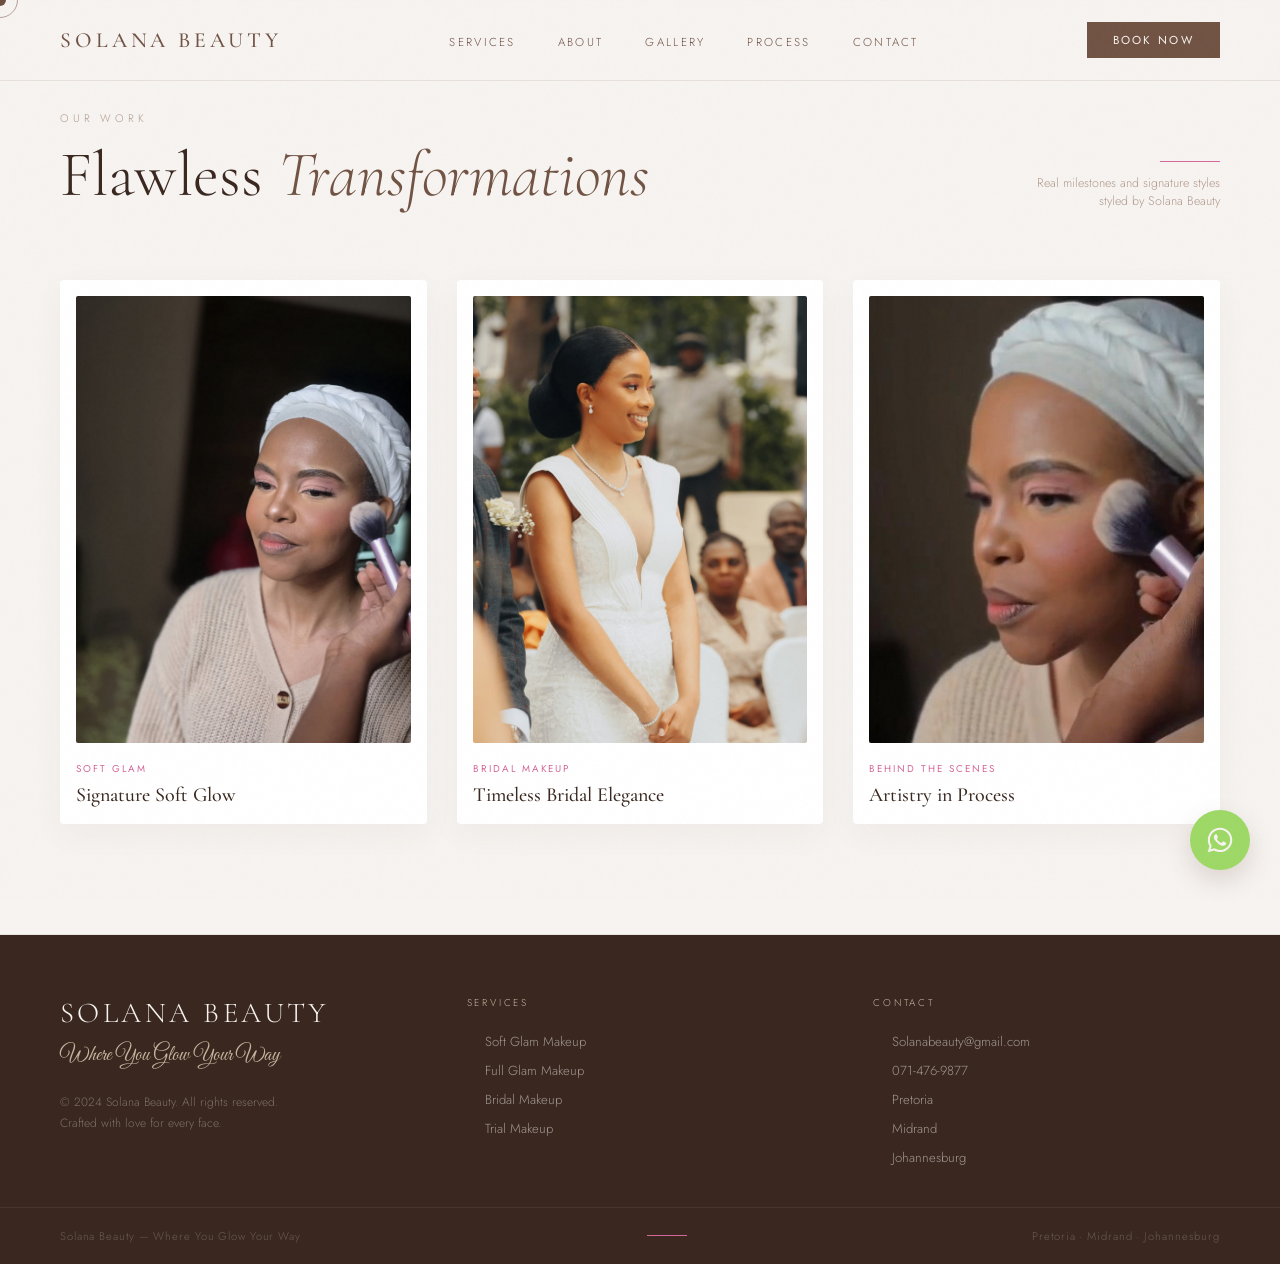
==== gallery.html @ 3805338b "Restore original design, modularize codebase, and move portfolio gallery to its own page" ====
<!DOCTYPE html>
<html lang="en">
<head>
  <meta charset="UTF-8">
  <meta name="viewport" content="width=device-width, initial-scale=1.0">
  <title>Solana Beauty — Portfolio Gallery | Premium Makeup Artist</title>
  
  <!-- SEO Meta Tags -->
  <meta name="description" content="Explore the flawless makeup transformations and signature styles by Solana Beauty. Book professional makeup services in Pretoria, Midrand, and Johannesburg.">
  <meta name="keywords" content="makeup artist portfolio, solana beauty gallery, soft glam transformations, bridal makeup Pretoria">
  <meta name="author" content="Solana Beauty">
  
  <!-- Open Graph / Facebook -->
  <meta property="og:type" content="website">
  <meta property="og:title" content="Solana Beauty — Portfolio Gallery">
  <meta property="og:description" content="Explore signature soft glow looks and bridal elegance created by Solana Beauty.">
  <meta property="og:image" content="assets/images/logo.jpeg">
  
  <!-- Google Fonts -->
  <link href="https://fonts.googleapis.com/css2?family=Cormorant+Garamond:ital,wght@0,300;0,400;0,500;0,600;1,300;1,400&family=Jost:wght@200;300;400;500&family=Great+Vibes&display=swap" rel="stylesheet">
  
  <!-- Custom Styles -->
  <link rel="stylesheet" href="assets/css/style.css">
</head>
<body>

  <!-- Custom Cursor -->
  <div class="cursor" id="cursor"></div>
  <div class="cursor-ring" id="cursorRing"></div>

  <!-- NAVIGATION -->
  <nav>
    <a href="index.html" class="nav-logo">Solana Beauty</a>
    <ul class="nav-links">
      <li><a href="index.html#services">Services</a></li>
      <li><a href="index.html#about">About</a></li>
      <li><a href="gallery.html">Gallery</a></li>
      <li><a href="index.html#process">Process</a></li>
      <li><a href="index.html#contact">Contact</a></li>
    </ul>
    <a href="index.html#contact" class="nav-cta"><span>Book Now</span></a>
  </nav>

  <main>
    <!-- PORTFOLIO GALLERY (Retained from current design) -->
    <section class="portfolio" id="portfolio">
      <div class="section-header reveal">
        <div>
          <p class="section-eyebrow">Our Work</p>
          <h2 class="section-title">Flawless <em>Transformations</em></h2>
        </div>
        <div>
          <div class="section-line"></div>
          <p class="section-note">Real milestones and signature styles styled by Solana Beauty</p>
        </div>
      </div>
      
      <div class="portfolio-grid">
        <div class="portfolio-item reveal">
          <div class="portfolio-image-wrapper">
            <img src="assets/images/makeup-soft-glam.png" alt="Soft glam makeup style by Solana Beauty" class="portfolio-img">
          </div>
          <div class="portfolio-info">
            <span class="portfolio-tag">Soft Glam</span>
            <h3 class="portfolio-item-title">Signature Soft Glow</h3>
          </div>
        </div>
        
        <div class="portfolio-item reveal">
          <div class="portfolio-image-wrapper">
            <img src="assets/images/bridal-elegance.png" alt="Radiant wedding bride styled by Solana Beauty" class="portfolio-img">
          </div>
          <div class="portfolio-info">
            <span class="portfolio-tag">Bridal Makeup</span>
            <h3 class="portfolio-item-title">Timeless Bridal Elegance</h3>
          </div>
        </div>
        
        <div class="portfolio-item reveal">
          <div class="portfolio-image-wrapper">
            <img src="assets/images/makeup-behind-scenes.png" alt="Behind the scenes makeup brush application by Solana Beauty" class="portfolio-img">
          </div>
          <div class="portfolio-info">
            <span class="portfolio-tag">Behind the Scenes</span>
            <h3 class="portfolio-item-title">Artistry in Process</h3>
          </div>
        </div>
      </div>
    </section>
  </main>

  <!-- FOOTER -->
  <footer>
    <div>
      <p class="footer-brand-name">Solana Beauty</p>
      <p class="footer-tagline">Where You Glow Your Way</p>
      <p class="footer-copy">© 2024 Solana Beauty. All rights reserved.<br>Crafted with love for every face.</p>
    </div>
    <div>
      <p class="footer-heading">Services</p>
      <ul class="footer-links">
        <li><a href="index.html#services">Soft Glam Makeup</a></li>
        <li><a href="index.html#services">Full Glam Makeup</a></li>
        <li><a href="index.html#services">Bridal Makeup</a></li>
        <li><a href="index.html#services">Trial Makeup</a></li>
      </ul>
    </div>
    <div>
      <p class="footer-heading">Contact</p>
      <ul class="footer-links">
        <li><a href="mailto:Solanabeauty@gmail.com">Solanabeauty@gmail.com</a></li>
        <li><a href="tel:0714769877">071-476-9877</a></li>
        <li><a href="index.html#contact">Pretoria</a></li>
        <li><a href="index.html#contact">Midrand</a></li>
        <li><a href="index.html#contact">Johannesburg</a></li>
      </ul>
    </div>
  </footer>
  <div class="footer-bottom">
    <span class="footer-bottom-text">Solana Beauty — Where You Glow Your Way</span>
    <div class="footer-accent"></div>
    <span class="footer-bottom-text">Pretoria · Midrand · Johannesburg</span>
  </div>

  <!-- Floating WhatsApp Button -->
  <a href="https://wa.me/27714769877" class="whatsapp-float" target="_blank" rel="noopener noreferrer" aria-label="Chat with Solana Beauty on WhatsApp">
    <span class="whatsapp-tooltip">Chat with us</span>
    <span class="whatsapp-icon-wrapper">
      <svg xmlns="http://www.w3.org/2000/svg" viewBox="0 0 448 512" fill="currentColor">
        <path d="M380.9 97.1C339 55.1 283.2 32 223.9 32c-122.4 0-222 99.6-222 222 0 39.1 10.2 77.3 29.6 111L0 480l117.7-30.9c32.4 17.7 68.9 27 106.1 27h.1c122.3 0 224.1-99.6 224.1-222 0-59.3-25.2-115-67.1-157zm-157 341.6c-33.2 0-65.7-8.9-94-25.7l-6.7-4-69.8 18.3L72 359.2l-4.4-7c-18.5-29.4-28.2-63.3-28.2-98.2 0-101.7 82.8-184.5 184.6-184.5 49.3 0 95.6 19.2 130.4 54.1 34.8 34.9 56.2 81.2 56.1 130.5 0 101.8-84.9 184.6-186.6 184.6zm101.2-138.2c-5.5-2.8-32.8-16.2-37.9-18-5.1-1.9-8.8-2.8-12.5 2.8-3.7 5.6-14.3 18-17.6 21.8-3.2 3.7-6.5 4.2-12 1.4-32.6-16.3-54-29.1-75.5-66-5.7-9.8 5.7-9.1 16.3-30.3 1.8-3.7 .9-6.9-.5-9.7-1.4-2.8-12.5-30.1-17.1-41.2-4.5-10.8-9.1-9.3-12.5-9.5-3.2-.2-6.9-.2-10.6-.2-3.7 0-9.7 1.4-14.8 6.9-5.1 5.6-19.4 19-19.4 46.3 0 27.3 19.9 53.7 22.6 57.4 2.8 3.7 39.1 59.7 94.8 83.8 35.2 15.2 49 16.5 66.6 13.9 10.7-1.6 32.8-13.4 37.4-26.4 4.6-13 4.6-24.1 3.2-26.4-1.3-2.5-5-3.9-10.5-6.6z"/>
      </svg>
    </span>
    <span class="whatsapp-pulse"></span>
    <span class="whatsapp-pulse-double"></span>
  </a>

  <!-- Main JavaScript File -->
  <script src="assets/js/script.js" defer></script>
</body>
</html>
---- assets/css/style.css ----
:root {
  --cream: #F6F3F0;
  --taupe: #C7B49F;
  --rosy-taupe: #B29A8C;
  --coco: #715344;
  --green: #9ED866;
  --pink: #D4689A;
  --dark: #3A2820;
}

*, *::before, *::after { margin: 0; padding: 0; box-sizing: border-box; }

html { scroll-behavior: smooth; }

body {
  background: var(--cream);
  color: var(--dark);
  font-family: 'Jost', sans-serif;
  overflow-x: hidden;
}

/* CURSOR */
* { cursor: none; }
.cursor {
  width: 12px; height: 12px;
  border-radius: 50%;
  background: var(--coco);
  position: fixed; top: 0; left: 0;
  pointer-events: none; z-index: 9999;
  transform: translate(-50%,-50%);
  transition: transform 0.1s, background 0.3s;
  mix-blend-mode: multiply;
}
.cursor-ring {
  width: 36px; height: 36px;
  border-radius: 50%;
  border: 1px solid var(--coco);
  position: fixed; top: 0; left: 0;
  pointer-events: none; z-index: 9998;
  transform: translate(-50%,-50%);
  transition: all 0.25s ease;
  opacity: 0.5;
}

/* NAV */
nav {
  position: fixed; top: 0; width: 100%; z-index: 100;
  padding: 22px 60px;
  display: flex; align-items: center; justify-content: space-between;
  background: rgba(246,243,240,0.85);
  backdrop-filter: blur(12px);
  border-bottom: 1px solid rgba(113,83,68,0.12);
}
.nav-logo {
  font-family: 'Cormorant Garamond', serif;
  font-size: 1.35rem;
  font-weight: 500;
  letter-spacing: 0.18em;
  text-transform: uppercase;
  color: var(--coco);
  text-decoration: none;
}
.nav-links {
  display: flex; gap: 42px; list-style: none;
}
.nav-links a {
  font-family: 'Jost', sans-serif;
  font-size: 0.72rem;
  font-weight: 300;
  letter-spacing: 0.2em;
  text-transform: uppercase;
  color: var(--coco);
  text-decoration: none;
  position: relative;
  transition: color 0.3s;
}
.nav-links a::after {
  content: '';
  position: absolute; bottom: -3px; left: 0;
  width: 0; height: 1px;
  background: var(--pink);
  transition: width 0.4s ease;
}
.nav-links a:hover::after { width: 100%; }
.nav-cta {
  font-family: 'Jost', sans-serif;
  font-size: 0.72rem;
  font-weight: 400;
  letter-spacing: 0.2em;
  text-transform: uppercase;
  color: var(--cream);
  background: var(--coco);
  border: none;
  padding: 10px 26px;
  text-decoration: none;
  transition: background 0.3s, transform 0.2s;
}
.nav-cta:hover { background: var(--rosy-taupe); transform: translateY(-1px); }

/* HERO */
.hero {
  min-height: 100vh;
  display: grid;
  grid-template-columns: 1fr 1fr;
  align-items: center;
  padding: 100px 60px 60px;
  position: relative;
  overflow: hidden;
}
.hero::before {
  content: '';
  position: absolute;
  right: -120px; top: -120px;
  width: 680px; height: 680px;
  border-radius: 50%;
  background: var(--taupe);
  opacity: 0.35;
  animation: floatOrb 8s ease-in-out infinite;
}
.hero::after {
  content: '';
  position: absolute;
  left: -80px; bottom: -80px;
  width: 380px; height: 380px;
  border-radius: 50%;
  background: var(--pink);
  opacity: 0.15;
  animation: floatOrb 11s ease-in-out infinite reverse;
}
@keyframes floatOrb {
  0%,100% { transform: translate(0,0) scale(1); }
  50% { transform: translate(20px,-30px) scale(1.04); }
}

.hero-content { position: relative; z-index: 2; }
.hero-eyebrow {
  font-family: 'Jost', sans-serif;
  font-size: 0.68rem;
  font-weight: 300;
  letter-spacing: 0.35em;
  text-transform: uppercase;
  color: var(--rosy-taupe);
  margin-bottom: 24px;
  opacity: 0;
  animation: fadeUp 0.9s 0.2s forwards;
}
.hero-title {
  font-family: 'Cormorant Garamond', serif;
  font-size: clamp(3.5rem, 7vw, 6.5rem);
  font-weight: 300;
  line-height: 1.0;
  color: var(--dark);
  margin-bottom: 18px;
  opacity: 0;
  animation: fadeUp 0.9s 0.4s forwards;
}
.hero-title em {
  font-style: italic;
  color: var(--coco);
}
.hero-tagline {
  font-family: 'Great Vibes', cursive;
  font-size: clamp(1.6rem, 3vw, 2.4rem);
  color: var(--rosy-taupe);
  margin-bottom: 40px;
  opacity: 0;
  animation: fadeUp 0.9s 0.6s forwards;
}
.hero-text {
  font-size: 0.9rem;
  font-weight: 300;
  line-height: 1.85;
  color: var(--coco);
  max-width: 380px;
  margin-bottom: 48px;
  opacity: 0;
  animation: fadeUp 0.9s 0.8s forwards;
}
.hero-actions {
  display: flex; gap: 20px; align-items: center;
  opacity: 0;
  animation: fadeUp 0.9s 1s forwards;
}
.btn-primary {
  display: inline-block;
  font-family: 'Jost', sans-serif;
  font-size: 0.72rem;
  font-weight: 400;
  letter-spacing: 0.2em;
  text-transform: uppercase;
  color: var(--cream);
  background: var(--coco);
  padding: 15px 38px;
  text-decoration: none;
  transition: all 0.3s;
  position: relative;
  overflow: hidden;
}
.btn-primary::before {
  content: '';
  position: absolute; top: 0; left: -100%;
  width: 100%; height: 100%;
  background: var(--pink);
  transition: left 0.4s ease;
}
.btn-primary:hover::before { left: 0; }
.btn-primary span { position: relative; z-index: 1; }
.btn-ghost {
  font-family: 'Jost', sans-serif;
  font-size: 0.72rem;
  font-weight: 300;
  letter-spacing: 0.2em;
  text-transform: uppercase;
  color: var(--coco);
  text-decoration: none;
  display: flex; align-items: center; gap: 10px;
  transition: gap 0.3s;
}
.btn-ghost:hover { gap: 16px; }
.btn-ghost::after { content: '→'; }

.hero-visual {
  position: relative; z-index: 2;
  display: flex; justify-content: flex-end; align-items: center;
  opacity: 0;
  animation: fadeIn 1.2s 0.5s forwards;
}
.hero-card {
  background: white;
  padding: 50px 44px;
  box-shadow: 0 30px 80px rgba(113,83,68,0.12);
  position: relative;
  max-width: 360px;
}
.hero-card::before {
  content: '';
  position: absolute; top: -2px; left: -2px; right: -2px; bottom: -2px;
  background: linear-gradient(135deg, var(--taupe) 0%, transparent 50%, var(--pink) 100%);
  z-index: -1;
  opacity: 0.4;
}
.hero-card-badge {
  display: inline-block;
  font-family: 'Jost', sans-serif;
  font-size: 0.62rem;
  font-weight: 400;
  letter-spacing: 0.25em;
  text-transform: uppercase;
  color: var(--cream);
  background: var(--pink);
  padding: 6px 14px;
  margin-bottom: 28px;
}
.hero-card h3 {
  font-family: 'Cormorant Garamond', serif;
  font-size: 1.65rem;
  font-weight: 400;
  color: var(--dark);
  margin-bottom: 20px;
  line-height: 1.3;
}
.hero-card-services {
  list-style: none;
  margin-bottom: 30px;
}
.hero-card-services li {
  font-size: 0.82rem;
  font-weight: 300;
  color: var(--coco);
  padding: 9px 0;
  border-bottom: 1px solid rgba(199,180,159,0.3);
  display: flex; justify-content: space-between; align-items: center;
}
.hero-card-services li::after { content: '✦'; font-size: 0.5rem; color: var(--taupe); }
.hero-card-locations {
  font-size: 0.68rem;
  font-weight: 300;
  letter-spacing: 0.18em;
  text-transform: uppercase;
  color: var(--rosy-taupe);
  display: flex; gap: 12px; flex-wrap: wrap;
}
.hero-card-locations span::before { content: '• '; }

/* MARQUEE */
.marquee-wrap {
  background: var(--coco);
  padding: 16px 0;
  overflow: hidden;
  white-space: nowrap;
}
.marquee-inner {
  display: inline-flex;
  animation: marquee 22s linear infinite;
  gap: 0;
}
.marquee-item {
  font-family: 'Jost', sans-serif;
  font-size: 0.7rem;
  font-weight: 300;
  letter-spacing: 0.3em;
  text-transform: uppercase;
  color: var(--cream);
  padding: 0 42px;
  display: inline-flex; align-items: center; gap: 42px;
}
.marquee-item::after { content: '✦'; font-size: 0.5rem; color: var(--pink); }
@keyframes marquee { from { transform: translateX(0); } to { transform: translateX(-50%); } }

/* SERVICES */
.services {
  padding: 110px 60px;
  position: relative;
}
.section-header {
  display: grid;
  grid-template-columns: 1fr auto;
  align-items: flex-end;
  margin-bottom: 70px;
}
.section-eyebrow {
  font-size: 0.68rem;
  font-weight: 300;
  letter-spacing: 0.35em;
  text-transform: uppercase;
  color: var(--rosy-taupe);
  margin-bottom: 14px;
}
.section-title {
  font-family: 'Cormorant Garamond', serif;
  font-size: clamp(2.2rem, 5vw, 4rem);
  font-weight: 300;
  line-height: 1.1;
  color: var(--dark);
}
.section-title em { font-style: italic; color: var(--coco); }
.section-line {
  width: 60px; height: 1px;
  background: var(--pink);
  margin-bottom: 12px;
  margin-left: auto;
}
.section-note {
  font-size: 0.78rem;
  font-weight: 300;
  color: var(--rosy-taupe);
  text-align: right;
  max-width: 200px;
}

.services-grid {
  display: grid;
  grid-template-columns: repeat(4, 1fr);
  gap: 2px;
}
.service-card {
  background: white;
  padding: 44px 36px;
  position: relative;
  overflow: hidden;
  transition: transform 0.4s ease;
}
.service-card:hover { transform: translateY(-8px); }
.service-card:nth-child(2) { background: var(--taupe); }
.service-card:nth-child(2) .service-title,
.service-card:nth-child(2) .service-num { color: white; }
.service-card:nth-child(2) .service-desc { color: rgba(255,255,255,0.75); }
.service-card:nth-child(2) .service-tag { background: rgba(255,255,255,0.2); color: white; }
.service-card::after {
  content: '';
  position: absolute; bottom: 0; left: 0;
  width: 0; height: 3px;
  background: var(--pink);
  transition: width 0.5s ease;
}
.service-card:hover::after { width: 100%; }
.service-num {
  font-family: 'Cormorant Garamond', serif;
  font-size: 3.5rem;
  font-weight: 300;
  color: rgba(199,180,159,0.3);
  line-height: 1;
  margin-bottom: 20px;
}
.service-title {
  font-family: 'Cormorant Garamond', serif;
  font-size: 1.5rem;
  font-weight: 400;
  color: var(--dark);
  margin-bottom: 14px;
  line-height: 1.2;
}
.service-desc {
  font-size: 0.8rem;
  font-weight: 300;
  line-height: 1.8;
  color: var(--rosy-taupe);
  margin-bottom: 22px;
}
.service-tag {
  display: inline-block;
  font-size: 0.62rem;
  font-weight: 300;
  letter-spacing: 0.2em;
  text-transform: uppercase;
  color: var(--coco);
  background: var(--cream);
  padding: 6px 14px;
}
.service-price-row {
  display: flex; align-items: baseline; justify-content: space-between;
  margin-top: 18px;
  padding-top: 18px;
  border-top: 1px solid rgba(199,180,159,0.25);
}
.service-price {
  font-family: 'Cormorant Garamond', serif;
  font-size: 1.8rem;
  font-weight: 400;
  color: var(--coco);
  line-height: 1;
}
.service-card:nth-child(2) .service-price { color: white; }
.service-card:nth-child(2) .service-price-row { border-top-color: rgba(255,255,255,0.2); }
.service-card:nth-child(2) .service-price-from { color: rgba(255,255,255,0.6); }
.service-price-from {
  font-size: 0.65rem;
  font-weight: 300;
  letter-spacing: 0.18em;
  text-transform: uppercase;
  color: var(--rosy-taupe);
  margin-bottom: 2px;
}
.service-price-book {
  font-size: 0.65rem;
  font-weight: 300;
  letter-spacing: 0.16em;
  text-transform: uppercase;
  color: var(--pink);
  text-decoration: none;
  display: flex; align-items: center; gap: 5px;
  transition: gap 0.3s;
}
.service-price-book:hover { gap: 9px; }
.service-price-book::after { content: '→'; }

/* ABOUT */
.about {
  padding: 110px 60px;
  background: var(--dark);
  display: grid;
  grid-template-columns: 1fr 1fr;
  gap: 100px;
  align-items: center;
  position: relative;
  overflow: hidden;
}
.about::before {
  content: 'SB';
  font-family: 'Cormorant Garamond', serif;
  font-size: 28vw;
  font-weight: 300;
  color: rgba(255,255,255,0.03);
  position: absolute;
  right: -60px;
  top: 50%;
  transform: translateY(-50%);
  pointer-events: none;
  letter-spacing: -0.05em;
}
.about-label {
  font-size: 0.68rem;
  font-weight: 300;
  letter-spacing: 0.35em;
  text-transform: uppercase;
  color: var(--pink);
  margin-bottom: 20px;
}
.about-title {
  font-family: 'Cormorant Garamond', serif;
  font-size: clamp(2rem, 4vw, 3.4rem);
  font-weight: 300;
  line-height: 1.15;
  color: var(--cream);
  margin-bottom: 28px;
}
.about-title em { font-style: italic; color: var(--taupe); }
.about-body {
  font-size: 0.88rem;
  font-weight: 300;
  line-height: 2;
  color: rgba(246,243,240,0.65);
  margin-bottom: 36px;
}
.about-stats {
  display: grid;
  grid-template-columns: repeat(3, 1fr);
  gap: 2px;
}
.stat {
  background: rgba(255,255,255,0.05);
  padding: 24px 20px;
  text-align: center;
}
.stat-num {
  font-family: 'Cormorant Garamond', serif;
  font-size: 2.4rem;
  font-weight: 300;
  color: var(--taupe);
  display: block;
  line-height: 1;
  margin-bottom: 8px;
}
.stat-label {
  font-size: 0.62rem;
  font-weight: 300;
  letter-spacing: 0.2em;
  text-transform: uppercase;
  color: rgba(246,243,240,0.4);
}
.about-visual {
  position: relative;
}
.about-quote-box {
  background: var(--coco);
  padding: 56px 50px;
  position: relative;
}
.about-quote-box::before {
  content: '"';
  font-family: 'Cormorant Garamond', serif;
  font-size: 8rem;
  color: rgba(255,255,255,0.1);
  position: absolute;
  top: 10px; left: 30px;
  line-height: 1;
}
.about-quote {
  font-family: 'Great Vibes', cursive;
  font-size: 2.1rem;
  color: var(--cream);
  line-height: 1.5;
  position: relative;
  z-index: 1;
}
.about-locations {
  display: flex; gap: 0;
  margin-top: 2px;
}
.about-location-item {
  flex: 1;
  background: rgba(255,255,255,0.06);
  padding: 18px 22px;
  display: flex; align-items: center; gap: 10px;
}
.about-location-dot {
  width: 6px; height: 6px;
  border-radius: 50%;
  background: var(--green);
  flex-shrink: 0;
}
.about-location-name {
  font-size: 0.7rem;
  font-weight: 300;
  letter-spacing: 0.18em;
  text-transform: uppercase;
  color: rgba(246,243,240,0.6);
}

/* PORTFOLIO GALLERY (Retained from current design) */
.portfolio {
  padding: 110px 60px;
  background: var(--cream);
  border-bottom: 1px solid rgba(113, 83, 68, 0.1);
}
.portfolio-grid {
  display: grid;
  grid-template-columns: repeat(3, 1fr);
  gap: 30px;
  width: 100%;
}
.portfolio-item {
  display: flex;
  flex-direction: column;
  background: white;
  padding: 16px;
  border-radius: 4px;
  box-shadow: 0 10px 30px rgba(113, 83, 68, 0.05);
  transition: transform 0.4s cubic-bezier(0.25, 1, 0.5, 1), box-shadow 0.4s;
}
.portfolio-item:hover {
  transform: translateY(-8px);
  box-shadow: 0 20px 45px rgba(113, 83, 68, 0.12);
}
.portfolio-image-wrapper {
  width: 100%;
  aspect-ratio: 3 / 4;
  overflow: hidden;
  border-radius: 2px;
  background: var(--cream);
}
.portfolio-img {
  width: 100%;
  height: 100%;
  object-fit: cover;
  transition: transform 0.6s cubic-bezier(0.25, 1, 0.5, 1), filter 0.4s;
  filter: brightness(0.96);
}
.portfolio-item:hover .portfolio-img {
  transform: scale(1.05);
  filter: brightness(1);
}
.portfolio-info {
  padding-top: 18px;
  display: flex;
  flex-direction: column;
  gap: 6px;
}
.portfolio-tag {
  font-size: 0.62rem;
  font-weight: 400;
  letter-spacing: 0.2em;
  text-transform: uppercase;
  color: var(--pink);
}
.portfolio-item-title {
  font-family: 'Cormorant Garamond', serif;
  font-size: 1.25rem;
  font-weight: 500;
  color: var(--dark);
  line-height: 1.3;
}

/* PROCESS */
.process {
  padding: 110px 60px;
  background: var(--cream);
}
.process-grid {
  display: grid;
  grid-template-columns: repeat(4, 1fr);
  gap: 50px;
  margin-top: 70px;
  position: relative;
}
.process-grid::before {
  content: '';
  position: absolute;
  top: 28px; left: 12%;
  width: 76%;
  height: 1px;
  background: linear-gradient(to right, var(--taupe), var(--pink), var(--taupe));
  opacity: 0.4;
}
.process-step { position: relative; }
.process-num {
  width: 56px; height: 56px;
  border-radius: 50%;
  background: white;
  border: 1px solid var(--taupe);
  display: flex; align-items: center; justify-content: center;
  font-family: 'Cormorant Garamond', serif;
  font-size: 1.3rem;
  font-weight: 400;
  color: var(--coco);
  margin-bottom: 28px;
  position: relative;
  z-index: 1;
  transition: all 0.3s;
}
.process-step:hover .process-num {
  background: var(--coco);
  color: white;
  border-color: var(--coco);
}
.process-step-title {
  font-family: 'Cormorant Garamond', serif;
  font-size: 1.3rem;
  font-weight: 400;
  color: var(--dark);
  margin-bottom: 12px;
}
.process-step-text {
  font-size: 0.8rem;
  font-weight: 300;
  line-height: 1.85;
  color: var(--rosy-taupe);
}

/* CONTACT */
.contact {
  padding: 110px 60px;
  background: white;
  display: grid;
  grid-template-columns: 1fr 1fr;
  gap: 100px;
}
.contact-info .section-eyebrow { margin-bottom: 14px; }
.contact-info .section-title { margin-bottom: 30px; }
.contact-details {
  display: flex; flex-direction: column; gap: 22px;
  margin-bottom: 44px;
}
.contact-item {
  display: flex; align-items: flex-start; gap: 18px;
}
.contact-icon {
  width: 40px; height: 40px;
  background: var(--cream);
  display: flex; align-items: center; justify-content: center;
  font-size: 1rem;
  flex-shrink: 0;
}
.contact-item-label {
  font-size: 0.62rem;
  font-weight: 300;
  letter-spacing: 0.2em;
  text-transform: uppercase;
  color: var(--rosy-taupe);
  margin-bottom: 4px;
}
.contact-item-value {
  font-family: 'Cormorant Garamond', serif;
  font-size: 1.05rem;
  font-weight: 400;
  color: var(--dark);
}
.contact-form { display: flex; flex-direction: column; gap: 16px; }
.form-row { display: grid; grid-template-columns: 1fr 1fr; gap: 16px; }
.form-group { display: flex; flex-direction: column; gap: 8px; }
.form-group label {
  font-size: 0.65rem;
  font-weight: 300;
  letter-spacing: 0.22em;
  text-transform: uppercase;
  color: var(--rosy-taupe);
}
.form-group input,
.form-group select,
.form-group textarea {
  background: var(--cream);
  border: 1px solid transparent;
  padding: 13px 16px;
  font-family: 'Jost', sans-serif;
  font-size: 0.85rem;
  font-weight: 300;
  color: var(--dark);
  outline: none;
  transition: border-color 0.3s;
  appearance: none;
  cursor: none;
}
.form-group input:focus,
.form-group select:focus,
.form-group textarea:focus { border-color: var(--taupe); }
.form-group textarea { height: 100px; resize: none; }
.form-submit {
  font-family: 'Jost', sans-serif;
  font-size: 0.72rem;
  font-weight: 400;
  letter-spacing: 0.2em;
  text-transform: uppercase;
  color: var(--cream);
  background: var(--coco);
  border: none;
  padding: 16px;
  transition: background 0.3s;
  cursor: none;
  margin-top: 8px;
}
.form-submit:hover { background: var(--pink); }

/* FOOTER */
footer {
  background: var(--dark);
  padding: 60px 60px 40px;
  display: grid;
  grid-template-columns: 1fr 1fr 1fr;
  gap: 60px;
  align-items: start;
}
.footer-brand-name {
  font-family: 'Cormorant Garamond', serif;
  font-size: 1.8rem;
  font-weight: 300;
  color: var(--cream);
  letter-spacing: 0.12em;
  text-transform: uppercase;
  margin-bottom: 12px;
}
.footer-tagline {
  font-family: 'Great Vibes', cursive;
  font-size: 1.3rem;
  color: var(--taupe);
  margin-bottom: 24px;
}
.footer-copy {
  font-size: 0.75rem;
  font-weight: 300;
  color: rgba(246,243,240,0.35);
  line-height: 1.8;
}
.footer-heading {
  font-size: 0.62rem;
  font-weight: 300;
  letter-spacing: 0.28em;
  text-transform: uppercase;
  color: var(--taupe);
  margin-bottom: 22px;
}
.footer-links { list-style: none; display: flex; flex-direction: column; gap: 10px; }
.footer-links a {
  font-size: 0.82rem;
  font-weight: 300;
  color: rgba(246,243,240,0.55);
  text-decoration: none;
  transition: color 0.3s;
  display: flex; align-items: center; gap: 8px;
}
.footer-links a:hover { color: var(--cream); }
.footer-links a::before { content: '→'; font-size: 0.65rem; color: var(--pink); opacity: 0; transition: opacity 0.3s; }
.footer-links a:hover::before { opacity: 1; }
.footer-bottom {
  background: var(--dark);
  padding: 20px 60px;
  border-top: 1px solid rgba(255,255,255,0.06);
  display: flex; justify-content: space-between; align-items: center;
}
.footer-bottom-text {
  font-size: 0.7rem;
  font-weight: 300;
  color: rgba(246,243,240,0.25);
  letter-spacing: 0.08em;
}
.footer-accent {
  width: 40px; height: 1px; background: var(--pink);
}

/* ANIMATIONS */
@keyframes fadeUp {
  from { opacity: 0; transform: translateY(30px); }
  to { opacity: 1; transform: translateY(0); }
}
@keyframes fadeIn {
  from { opacity: 0; }
  to { opacity: 1; }
}

.reveal {
  opacity: 0;
  transform: translateY(40px);
  transition: opacity 0.8s ease, transform 0.8s ease;
}
.reveal.visible {
  opacity: 1;
  transform: translateY(0);
}

/* NOISE TEXTURE */
body::before {
  content: '';
  position: fixed; inset: 0;
  background-image: url("data:image/svg+xml,%3Csvg viewBox='0 0 256 256' xmlns='http://www.w3.org/2000/svg'%3E%3Cfilter id='noise'%3E%3CfeTurbulence type='fractalNoise' baseFrequency='0.9' numOctaves='4' stitchTiles='stitch'/%3E%3C/filter%3E%3Crect width='100%25' height='100%25' filter='url(%23noise)' opacity='0.03'/%3E%3C/svg%3E");
  pointer-events: none;
  z-index: 1000;
  opacity: 0.4;
}

/* FLOATING WHATSAPP BUTTON (Retained from current design) */
.whatsapp-float {
  position: fixed;
  bottom: 30px;
  right: 30px;
  width: 60px;
  height: 60px;
  border-radius: 50%;
  background: var(--green);
  color: var(--cream);
  display: flex;
  justify-content: center;
  align-items: center;
  box-shadow: 0 10px 25px rgba(113, 83, 68, 0.2);
  z-index: 99;
  text-decoration: none;
  transition: transform 0.4s cubic-bezier(0.25, 1, 0.5, 1), background-color 0.4s, box-shadow 0.4s;
}
.whatsapp-icon-wrapper {
  display: flex;
  justify-content: center;
  align-items: center;
  width: 28px;
  height: 28px;
  transition: transform 0.4s ease;
  z-index: 3;
}
.whatsapp-float svg {
  width: 100%;
  height: 100%;
}
.whatsapp-tooltip {
  position: absolute;
  right: 80px;
  top: 50%;
  transform: translateY(-50%) translateX(10px);
  background: white;
  color: var(--dark);
  padding: 8px 18px;
  border-radius: 20px;
  font-family: 'Jost', sans-serif;
  font-size: 0.78rem;
  font-weight: 400;
  letter-spacing: 0.08em;
  white-space: nowrap;
  box-shadow: 0 8px 20px rgba(113, 83, 68, 0.08);
  opacity: 0;
  pointer-events: none;
  transition: opacity 0.3s ease, transform 0.3s ease;
}
.whatsapp-tooltip::after {
  content: '';
  position: absolute;
  top: 50%;
  right: -4px;
  transform: translateY(-50%) rotate(45deg);
  width: 8px;
  height: 8px;
  background: white;
}
.whatsapp-pulse,
.whatsapp-pulse-double {
  position: absolute;
  top: -1px;
  left: -1px;
  right: -1px;
  bottom: -1px;
  border-radius: 50%;
  border: 1px solid var(--green);
  opacity: 0;
  pointer-events: none;
  z-index: 1;
}
.whatsapp-pulse {
  animation: waPulse 3s infinite linear;
}
.whatsapp-pulse-double {
  animation: waPulse 3s infinite linear 1.5s;
}
@keyframes waPulse {
  0% {
    transform: scale(1);
    opacity: 0.6;
  }
  50% {
    opacity: 0.3;
  }
  100% {
    transform: scale(1.6);
    opacity: 0;
  }
}
.whatsapp-float:hover {
  background: var(--coco);
  transform: scale(1.08) translateY(-3px);
  box-shadow: 0 15px 30px rgba(113, 83, 68, 0.3);
}
.whatsapp-float:hover .whatsapp-icon-wrapper {
  transform: rotate(10deg) scale(1.05);
}
.whatsapp-float:hover .whatsapp-tooltip {
  opacity: 1;
  transform: translateY(-50%) translateX(0);
}
.whatsapp-float:hover .whatsapp-pulse,
.whatsapp-float:hover .whatsapp-pulse-double {
  border-color: var(--coco);
}

/* RESPONSIVE LAYOUT MEDIA QUERIES */
@media (max-width: 900px) {
  nav { padding: 18px 24px; }
  .nav-links, .nav-cta { display: none; }
  .hero { grid-template-columns: 1fr; padding: 100px 24px 60px; }
  .hero-visual { display: none; }
  .services { padding: 70px 24px; }
  .services-grid { grid-template-columns: 1fr 1fr; }
  .about { grid-template-columns: 1fr; padding: 70px 24px; gap: 50px; }
  .portfolio { padding: 70px 24px; }
  .portfolio-grid { grid-template-columns: repeat(2, 1fr); gap: 24px; }
  .process { padding: 70px 24px; }
  .process-grid { grid-template-columns: 1fr 1fr; }
  .process-grid::before { display: none; }
  .contact { grid-template-columns: 1fr; padding: 70px 24px; gap: 50px; }
  footer { grid-template-columns: 1fr; padding: 50px 24px 30px; gap: 40px; }
  .footer-bottom { padding: 20px 24px; flex-direction: column; gap: 10px; }
  .section-header { grid-template-columns: 1fr; }
  .section-note { text-align: left; }
}

@media (max-width: 768px) {
  .whatsapp-float {
    bottom: 24px;
    right: 24px;
    width: 54px;
    height: 54px;
  }
  .whatsapp-icon-wrapper {
    width: 24px;
    height: 24px;
  }
  .whatsapp-tooltip {
    display: none;
  }
}

@media (max-width: 580px) {
  .services-grid { grid-template-columns: 1fr; }
  .portfolio-grid { grid-template-columns: 1fr; gap: 20px; }
  .process-grid { grid-template-columns: 1fr; gap: 36px; }
  .form-row { grid-template-columns: 1fr; }
}
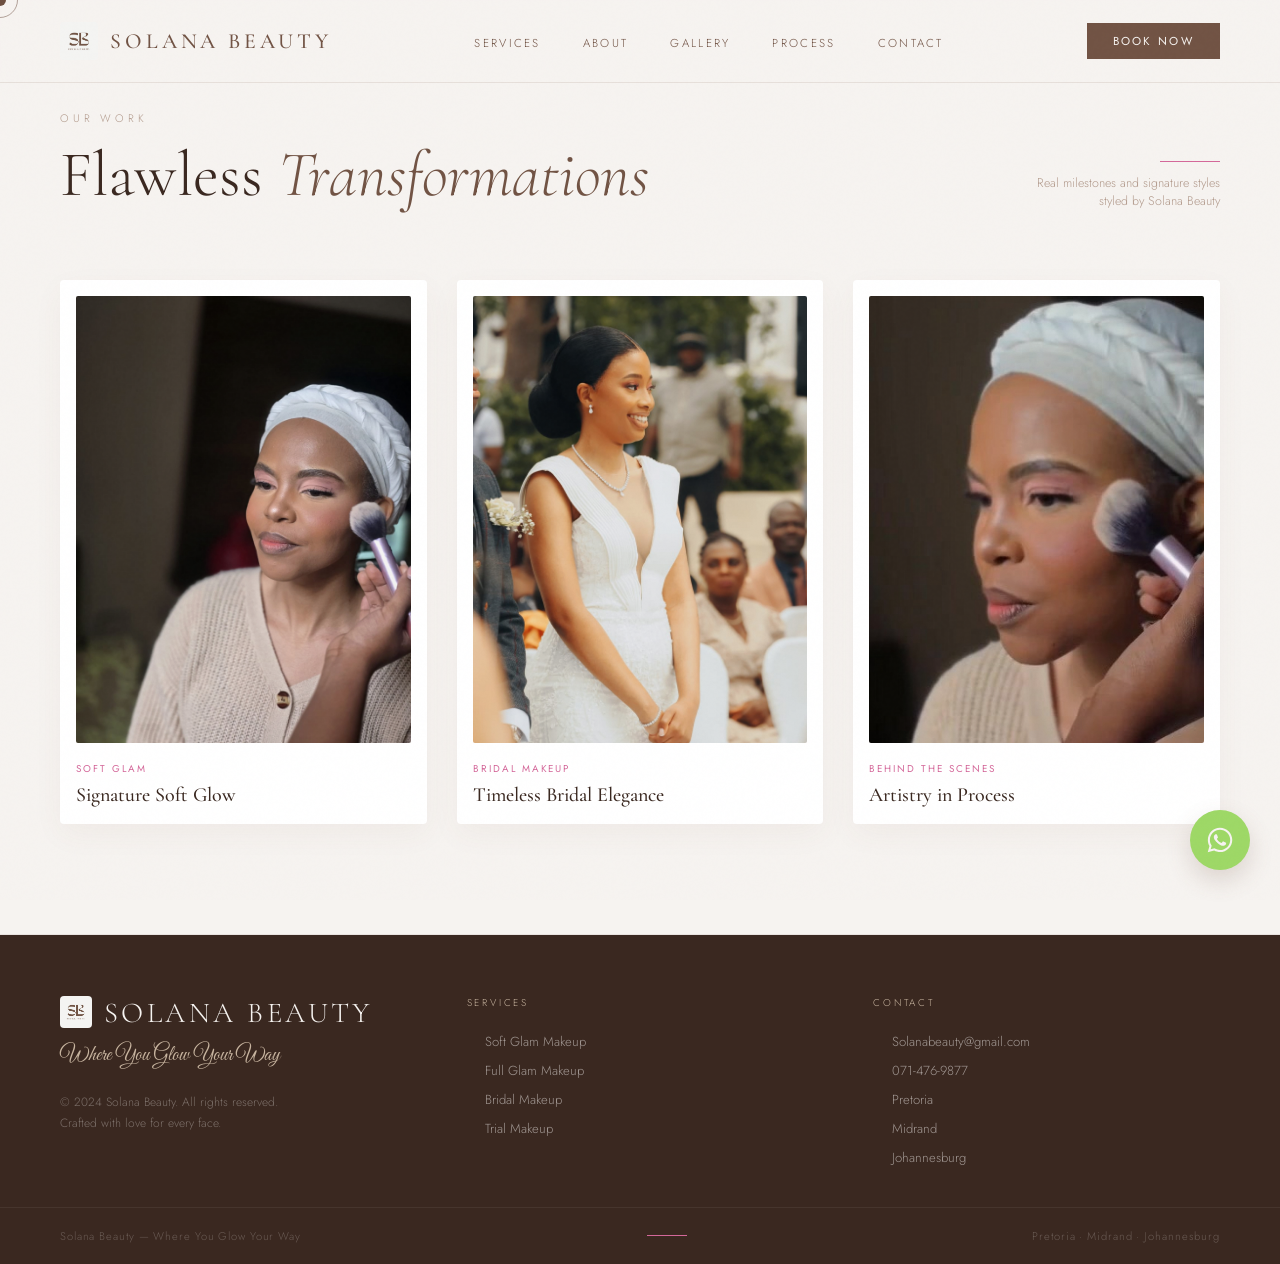
==== commit a4669c24: "Add logo next to brand name in nav and footer, and clean contact link styles" ====
--- a/gallery.html
+++ b/gallery.html
@@ -30,7 +30,10 @@
 
   <!-- NAVIGATION -->
   <nav>
-    <a href="index.html" class="nav-logo">Solana Beauty</a>
+    <a href="index.html" class="nav-brand">
+      <img src="assets/images/logo.jpeg" alt="Solana Beauty Logo" class="nav-logo-img">
+      <span class="nav-brand-text">Solana Beauty</span>
+    </a>
     <ul class="nav-links">
       <li><a href="index.html#services">Services</a></li>
       <li><a href="index.html#about">About</a></li>
@@ -92,7 +95,10 @@
   <!-- FOOTER -->
   <footer>
     <div>
-      <p class="footer-brand-name">Solana Beauty</p>
+      <div class="footer-brand-wrap">
+        <img src="assets/images/logo.jpeg" alt="Solana Beauty Logo" class="footer-logo-img">
+        <p class="footer-brand-name">Solana Beauty</p>
+      </div>
       <p class="footer-tagline">Where You Glow Your Way</p>
       <p class="footer-copy">© 2024 Solana Beauty. All rights reserved.<br>Crafted with love for every face.</p>
     </div>
--- a/assets/css/style.css
+++ b/assets/css/style.css
@@ -51,14 +51,25 @@
   backdrop-filter: blur(12px);
   border-bottom: 1px solid rgba(113,83,68,0.12);
 }
-.nav-logo {
+.nav-brand {
+  display: flex;
+  align-items: center;
+  gap: 12px;
+  text-decoration: none;
+}
+.nav-logo-img {
+  height: 38px;
+  width: auto;
+  object-fit: contain;
+  border-radius: 4px;
+}
+.nav-brand-text {
   font-family: 'Cormorant Garamond', serif;
   font-size: 1.35rem;
   font-weight: 500;
   letter-spacing: 0.18em;
   text-transform: uppercase;
   color: var(--coco);
-  text-decoration: none;
 }
 .nav-links {
   display: flex; gap: 42px; list-style: none;
@@ -725,6 +736,14 @@
   font-weight: 400;
   color: var(--dark);
 }
+.contact-item-value a {
+  color: inherit;
+  text-decoration: none;
+  transition: color 0.3s;
+}
+.contact-item-value a:hover {
+  color: var(--pink);
+}
 .contact-form { display: flex; flex-direction: column; gap: 16px; }
 .form-row { display: grid; grid-template-columns: 1fr 1fr; gap: 16px; }
 .form-group { display: flex; flex-direction: column; gap: 8px; }
@@ -779,6 +798,18 @@
   gap: 60px;
   align-items: start;
 }
+.footer-brand-wrap {
+  display: flex;
+  align-items: center;
+  gap: 12px;
+  margin-bottom: 12px;
+}
+.footer-logo-img {
+  height: 32px;
+  width: auto;
+  object-fit: contain;
+  border-radius: 4px;
+}
 .footer-brand-name {
   font-family: 'Cormorant Garamond', serif;
   font-size: 1.8rem;
@@ -786,7 +817,6 @@
   color: var(--cream);
   letter-spacing: 0.12em;
   text-transform: uppercase;
-  margin-bottom: 12px;
 }
 .footer-tagline {
   font-family: 'Great Vibes', cursive;
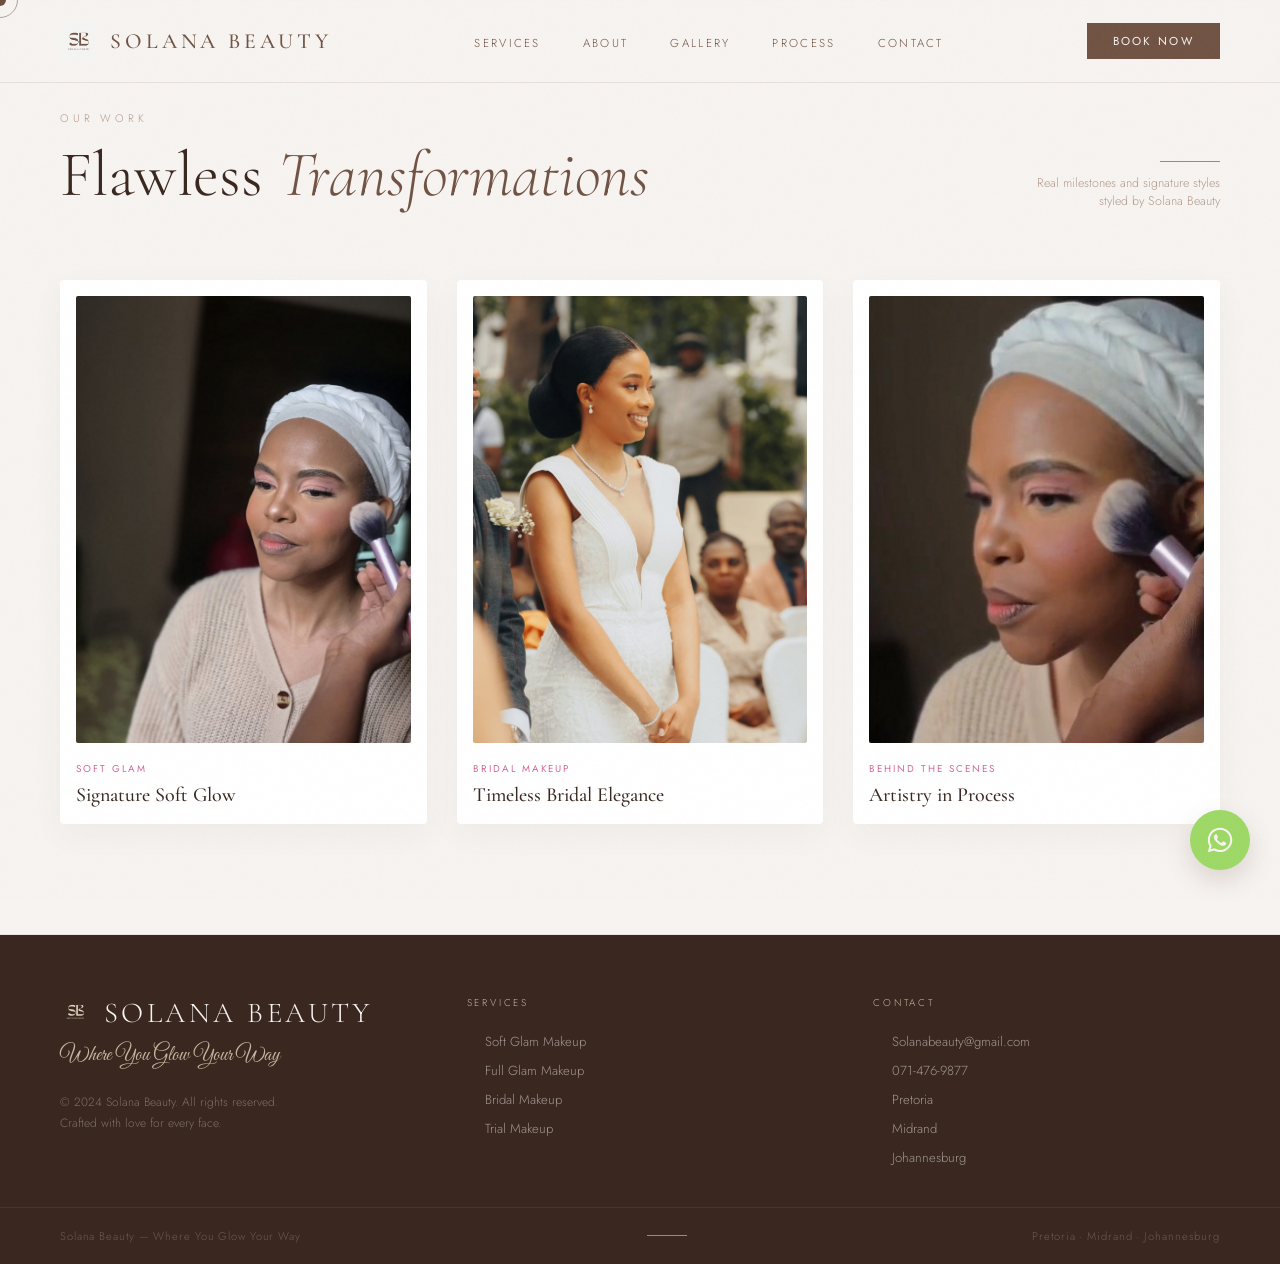
==== commit 256ab927: "Use transparent logo in footer and keep original logo in header" ====
--- a/gallery.html
+++ b/gallery.html
@@ -96,7 +96,7 @@
   <footer>
     <div>
       <div class="footer-brand-wrap">
-        <img src="assets/images/logo.jpeg" alt="Solana Beauty Logo" class="footer-logo-img">
+        <img src="assets/images/logo-transparent.png" alt="Solana Beauty Logo" class="footer-logo-img">
         <p class="footer-brand-name">Solana Beauty</p>
       </div>
       <p class="footer-tagline">Where You Glow Your Way</p>
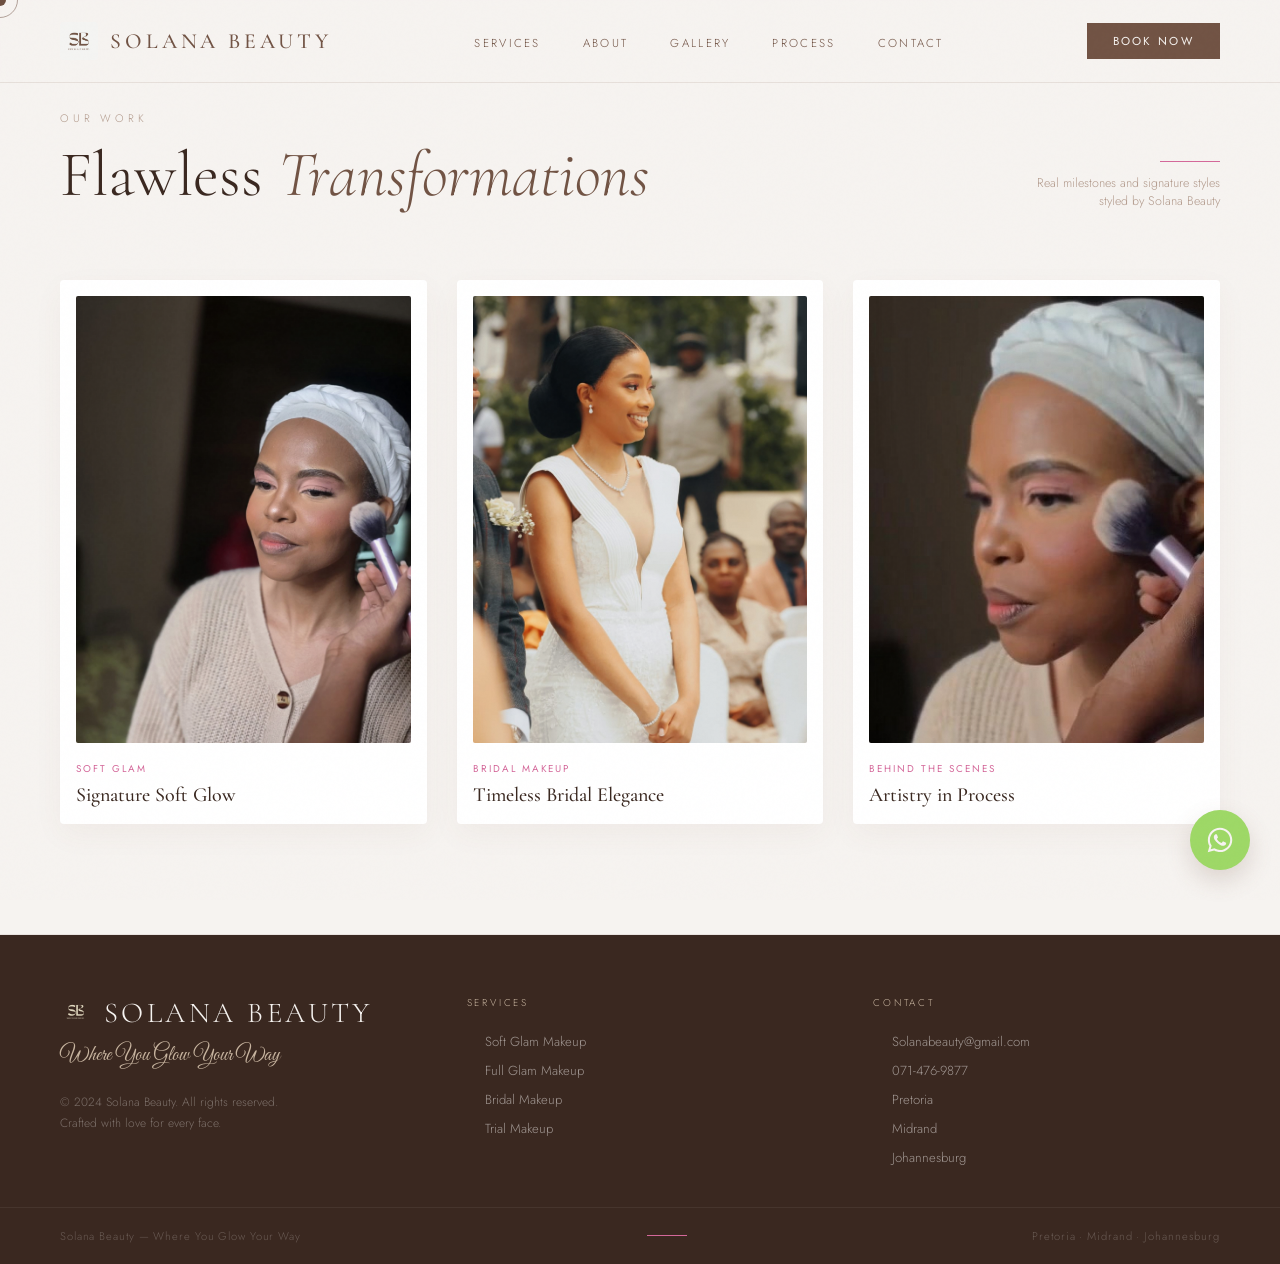
==== commit 1b377e5a: "Improve mobile responsiveness" ====
--- a/gallery.html
+++ b/gallery.html
@@ -19,6 +19,9 @@
   <!-- Google Fonts -->
   <link href="https://fonts.googleapis.com/css2?family=Cormorant+Garamond:ital,wght@0,300;0,400;0,500;0,600;1,300;1,400&family=Jost:wght@200;300;400;500&family=Great+Vibes&display=swap" rel="stylesheet">
   
+  <!-- Favicon -->
+  <link rel="icon" type="image/jpeg" href="assets/images/logo.jpeg">
+
   <!-- Custom Styles -->
   <link rel="stylesheet" href="assets/css/style.css">
 </head>
@@ -34,7 +37,7 @@
       <img src="assets/images/logo.jpeg" alt="Solana Beauty Logo" class="nav-logo-img">
       <span class="nav-brand-text">Solana Beauty</span>
     </a>
-    <ul class="nav-links">
+    <ul class="nav-links" id="primary-navigation">
       <li><a href="index.html#services">Services</a></li>
       <li><a href="index.html#about">About</a></li>
       <li><a href="gallery.html">Gallery</a></li>
@@ -42,6 +45,11 @@
       <li><a href="index.html#contact">Contact</a></li>
     </ul>
     <a href="index.html#contact" class="nav-cta"><span>Book Now</span></a>
+    <button class="nav-toggle" type="button" aria-expanded="false" aria-controls="primary-navigation" aria-label="Open navigation menu">
+      <span></span>
+      <span></span>
+      <span></span>
+    </button>
   </nav>
 
   <main>
--- a/assets/css/style.css
+++ b/assets/css/style.css
@@ -107,6 +107,24 @@
   transition: background 0.3s, transform 0.2s;
 }
 .nav-cta:hover { background: var(--rosy-taupe); transform: translateY(-1px); }
+.nav-toggle {
+  display: none;
+  width: 44px;
+  height: 44px;
+  padding: 10px;
+  border: 0;
+  background: transparent;
+  flex-direction: column;
+  justify-content: center;
+  gap: 6px;
+}
+.nav-toggle span {
+  display: block;
+  width: 100%;
+  height: 1px;
+  background: var(--coco);
+  transition: transform 0.3s ease, opacity 0.3s ease;
+}
 
 /* HERO */
 .hero {
@@ -284,12 +302,14 @@
 }
 .hero-card-services li::after { content: '✦'; font-size: 0.5rem; color: var(--taupe); }
 .hero-card-locations {
-  font-size: 0.68rem;
-  font-weight: 300;
-  letter-spacing: 0.18em;
+  font-size: 0.62rem;
+  font-weight: 300;
+  letter-spacing: 0.12em;
   text-transform: uppercase;
   color: var(--rosy-taupe);
-  display: flex; gap: 12px; flex-wrap: wrap;
+  display: flex;
+  gap: 8px;
+  white-space: nowrap;
 }
 .hero-card-locations span::before { content: '• '; }
 
@@ -369,44 +389,57 @@
   padding: 44px 36px;
   position: relative;
   overflow: hidden;
-  transition: transform 0.4s ease;
-}
-.service-card:hover { transform: translateY(-8px); }
-.service-card:nth-child(2) { background: var(--taupe); }
-.service-card:nth-child(2) .service-title,
-.service-card:nth-child(2) .service-num { color: white; }
-.service-card:nth-child(2) .service-desc { color: rgba(255,255,255,0.75); }
-.service-card:nth-child(2) .service-tag { background: rgba(255,255,255,0.2); color: white; }
+  transition: background-color 0.7s ease, transform 0.7s ease, box-shadow 0.7s ease;
+}
+.service-card * {
+  transition: color 0.7s ease, background-color 0.7s ease, border-color 0.7s ease, opacity 0.7s ease;
+}
+.service-card:hover {
+  background: var(--coco); /* Deep coco brown #715344 */
+  transform: translateY(-6px); /* Subtle upward translate */
+  box-shadow: 0 20px 40px rgba(113, 83, 68, 0.15);
+}
 .service-card::after {
   content: '';
   position: absolute; bottom: 0; left: 0;
   width: 0; height: 3px;
-  background: var(--pink);
-  transition: width 0.5s ease;
-}
-.service-card:hover::after { width: 100%; }
+  background: var(--pink); /* Bright rose-pink #D4689A */
+  transition: width 0.7s ease;
+}
+.service-card:hover::after {
+  width: 100%;
+}
 .service-num {
   font-family: 'Cormorant Garamond', serif;
   font-size: 3.5rem;
   font-weight: 300;
-  color: rgba(199,180,159,0.3);
+  color: rgba(113, 83, 68, 0.15); /* Faded warm coco brown */
   line-height: 1;
   margin-bottom: 20px;
 }
+.service-card:hover .service-num {
+  color: rgba(246, 243, 240, 0.15); /* Faded warm cream */
+}
 .service-title {
   font-family: 'Cormorant Garamond', serif;
   font-size: 1.5rem;
   font-weight: 400;
-  color: var(--dark);
+  color: var(--coco); /* Warm coco brown #715344 */
   margin-bottom: 14px;
   line-height: 1.2;
 }
+.service-card:hover .service-title {
+  color: var(--cream); /* Warm cream #F6F3F0 */
+}
 .service-desc {
   font-size: 0.8rem;
   font-weight: 300;
   line-height: 1.8;
-  color: var(--rosy-taupe);
+  color: var(--rosy-taupe); /* Muted taupe */
   margin-bottom: 22px;
+}
+.service-card:hover .service-desc {
+  color: var(--cream); /* Warm cream #F6F3F0 */
 }
 .service-tag {
   display: inline-block;
@@ -414,33 +447,44 @@
   font-weight: 300;
   letter-spacing: 0.2em;
   text-transform: uppercase;
-  color: var(--coco);
-  background: var(--cream);
+  color: var(--coco); /* Warm coco brown #715344 */
+  background: var(--cream); /* Soft cream background */
   padding: 6px 14px;
+}
+.service-card:hover .service-tag {
+  background: rgba(255, 255, 255, 0.15); /* Semi-transparent white */
+  color: var(--cream); /* Warm cream #F6F3F0 */
 }
 .service-price-row {
   display: flex; align-items: baseline; justify-content: space-between;
   margin-top: 18px;
   padding-top: 18px;
-  border-top: 1px solid rgba(199,180,159,0.25);
+  border-top: 1px solid rgba(113, 83, 68, 0.15); /* Thin separator line */
+}
+.service-card:hover .service-price-row {
+  border-top-color: rgba(246, 243, 240, 0.2);
 }
 .service-price {
   font-family: 'Cormorant Garamond', serif;
   font-size: 1.8rem;
   font-weight: 400;
-  color: var(--coco);
+  color: var(--coco); /* Warm coco brown #715344 */
   line-height: 1;
 }
-.service-card:nth-child(2) .service-price { color: white; }
-.service-card:nth-child(2) .service-price-row { border-top-color: rgba(255,255,255,0.2); }
-.service-card:nth-child(2) .service-price-from { color: rgba(255,255,255,0.6); }
+.service-card:hover .service-price {
+  color: var(--cream); /* Warm cream #F6F3F0 */
+}
 .service-price-from {
   font-size: 0.65rem;
   font-weight: 300;
   letter-spacing: 0.18em;
   text-transform: uppercase;
-  color: var(--rosy-taupe);
+  color: var(--rosy-taupe); /* Muted taupe */
   margin-bottom: 2px;
+}
+.service-card:hover .service-price-from {
+  color: var(--cream); /* Warm cream #F6F3F0 */
+  opacity: 0.75;
 }
 .service-price-book {
   font-size: 0.65rem;
@@ -450,7 +494,10 @@
   color: var(--pink);
   text-decoration: none;
   display: flex; align-items: center; gap: 5px;
-  transition: gap 0.3s;
+  transition: gap 0.3s, color 0.7s ease;
+}
+.service-card:hover .service-price-book {
+  color: var(--pink);
 }
 .service-price-book:hover { gap: 9px; }
 .service-price-book::after { content: '→'; }
@@ -1007,13 +1054,95 @@
 
 /* RESPONSIVE LAYOUT MEDIA QUERIES */
 @media (max-width: 900px) {
-  nav { padding: 18px 24px; }
-  .nav-links, .nav-cta { display: none; }
+  * { cursor: auto; }
+  .cursor, .cursor-ring { display: none; }
+  nav {
+    padding: 18px 24px;
+    min-height: 75px;
+  }
+  .nav-cta { display: none; }
+  .nav-toggle {
+    display: flex;
+    flex-shrink: 0;
+    cursor: pointer;
+  }
+  .nav-links {
+    position: absolute;
+    top: 100%;
+    left: 0;
+    right: 0;
+    display: flex;
+    flex-direction: column;
+    gap: 0;
+    padding: 8px 24px 20px;
+    background: rgba(246,243,240,0.98);
+    border-bottom: 1px solid rgba(113,83,68,0.12);
+    box-shadow: 0 16px 30px rgba(113,83,68,0.1);
+    opacity: 0;
+    visibility: hidden;
+    transform: translateY(-10px);
+    pointer-events: none;
+    transition: opacity 0.25s ease, transform 0.25s ease, visibility 0.25s;
+  }
+  .nav-links li { width: 100%; }
+  .nav-links a {
+    display: block;
+    width: 100%;
+    padding: 14px 0;
+    border-bottom: 1px solid rgba(113,83,68,0.1);
+  }
+  .nav-links li:last-child a { border-bottom: 0; }
+  nav.nav-open .nav-links {
+    opacity: 1;
+    visibility: visible;
+    transform: translateY(0);
+    pointer-events: auto;
+  }
+  nav.nav-open .nav-toggle span:nth-child(1) { transform: translateY(7px) rotate(45deg); }
+  nav.nav-open .nav-toggle span:nth-child(2) { opacity: 0; }
+  nav.nav-open .nav-toggle span:nth-child(3) { transform: translateY(-7px) rotate(-45deg); }
   .hero { grid-template-columns: 1fr; padding: 100px 24px 60px; }
   .hero-visual { display: none; }
+  .hero-content,
+  .services > *,
+  .about > *,
+  .service-card { min-width: 0; }
+  .hero-actions {
+    gap: 14px;
+    flex-wrap: wrap;
+  }
+  .btn-primary { padding-left: 26px; padding-right: 26px; }
+  .btn-ghost { white-space: nowrap; }
   .services { padding: 70px 24px; }
   .services-grid { grid-template-columns: 1fr 1fr; }
+  .service-card,
+  .service-title,
+  .service-desc { overflow-wrap: anywhere; }
   .about { grid-template-columns: 1fr; padding: 70px 24px; gap: 50px; }
+  .about-body {
+    max-width: 100%;
+    overflow-wrap: anywhere;
+  }
+  .about-stats { grid-template-columns: repeat(3, minmax(0, 1fr)); }
+  .stat { min-width: 0; padding-left: 10px; padding-right: 10px; }
+  .about-quote-box { padding-left: 32px; padding-right: 32px; }
+  .about-quote { overflow-wrap: anywhere; }
+  .about-locations {
+    display: grid;
+    grid-template-columns: repeat(3, minmax(0, 1fr));
+  }
+  .about-location-item {
+    min-width: 0;
+    padding-left: 12px;
+    padding-right: 12px;
+    justify-content: center;
+  }
+  .about-location-name {
+    min-width: 0;
+    font-size: 0.6rem;
+    letter-spacing: 0.1em;
+    overflow-wrap: anywhere;
+  }
   .portfolio { padding: 70px 24px; }
   .portfolio-grid { grid-template-columns: repeat(2, 1fr); gap: 24px; }
   .process { padding: 70px 24px; }
@@ -1048,3 +1177,38 @@
   .process-grid { grid-template-columns: 1fr; gap: 36px; }
   .form-row { grid-template-columns: 1fr; }
 }
+
+@media (max-width: 420px) {
+  nav { padding-left: 18px; padding-right: 18px; }
+  .nav-logo-img { height: 34px; }
+  .nav-brand { gap: 9px; min-width: 0; }
+  .nav-brand-text {
+    font-size: 1.05rem;
+    letter-spacing: 0.13em;
+    white-space: nowrap;
+  }
+  .hero { padding-left: 20px; padding-right: 20px; }
+  .hero-title { font-size: clamp(3.2rem, 17vw, 4.4rem); }
+  .hero-text { max-width: 100%; }
+  .btn-primary { padding-left: 22px; padding-right: 22px; }
+  .about,
+  .services,
+  .portfolio,
+  .process,
+  .contact { padding-left: 20px; padding-right: 20px; }
+  .about-quote-box { padding: 44px 24px; }
+  .about-quote { font-size: 1.8rem; }
+  .about-location-item {
+    flex-direction: column;
+    gap: 7px;
+    padding: 14px 5px;
+    text-align: center;
+  }
+  .about-location-name { font-size: 0.54rem; }
+  .whatsapp-float { right: 18px; }
+}
+
+@media (max-width: 350px) {
+  .nav-brand-text { font-size: 0.92rem; letter-spacing: 0.1em; }
+  .hero-actions { align-items: flex-start; flex-direction: column; }
+}
